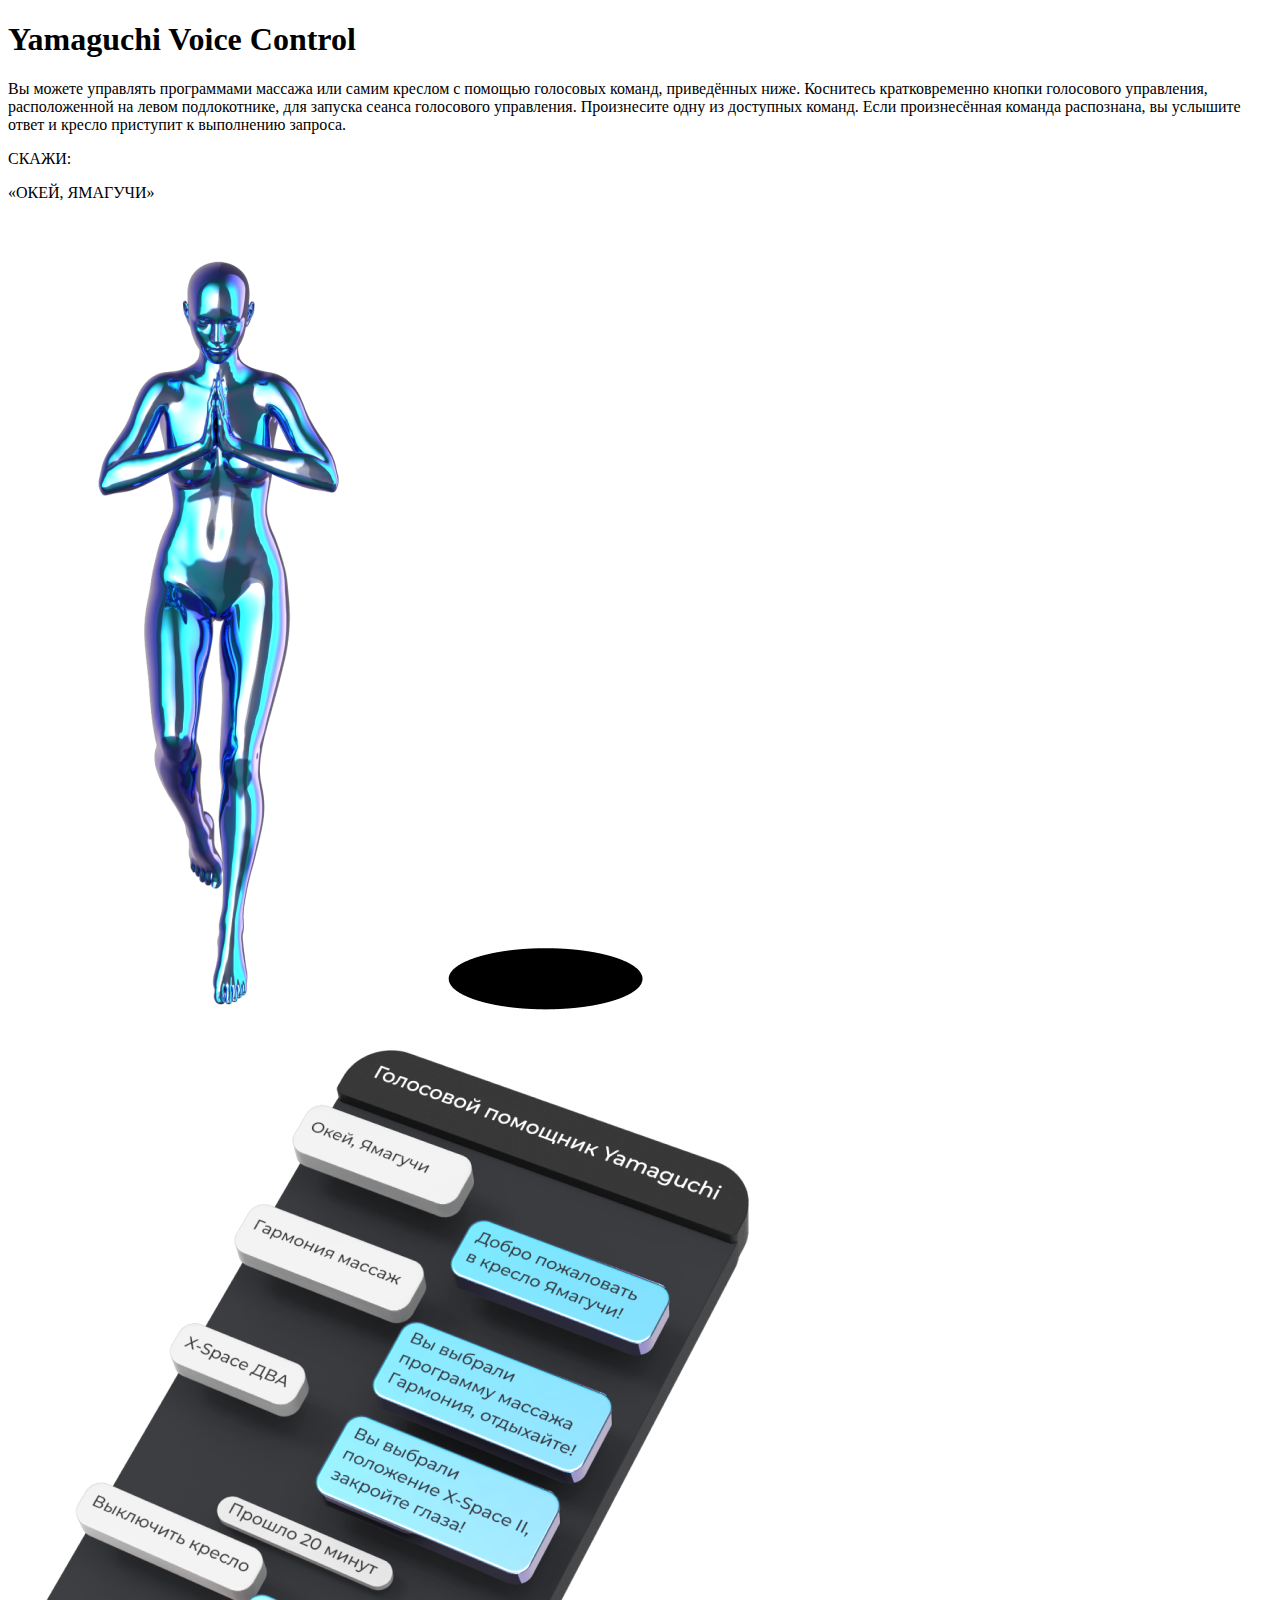
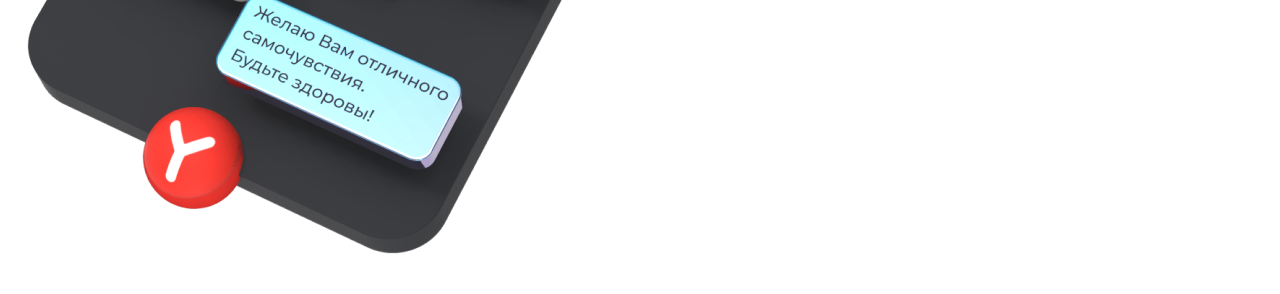
==== task-2/index.html @ df613adc "start" ====
<!DOCTYPE html>
<html lang="en">
  <head>
    <meta charset="UTF-8" />
    <meta http-equiv="X-UA-Compatible" content="IE=edge" />
    <meta name="viewport" content="width=device-width, initial-scale=1.0" />
    <title>Document</title>
  </head>
  <body>
    <main>
      <div class="main__text">
        <h1>Yamaguchi Voice Control</h1>
        <p>
          Вы можете управлять программами массажа или самим креслом с помощью
          голосовых команд, приведённых ниже. Коснитесь кратковременно кнопки
          голосового управления, расположенной на левом подлокотнике,
          для запуска сеанса голосового управления. Произнесите одну
          из доступных команд. Если произнесённая команда распознана,
          вы услышите ответ и кресло приступит к выполнению запроса.
        </p>
        <p>СКАЖИ:</p>
        <p>«ОКЕЙ, ЯМАГУЧИ»</p>
      </div>
      <div class="main__yama">
        <img src="imgs/yama.png" alt="" />
        <img src="imgs/circle.png" alt="" />
      </div>
      <div class="main__chat">
        <img src="imgs/chat.png" alt="" />
      </div>
    </main>
  </body>
</html>
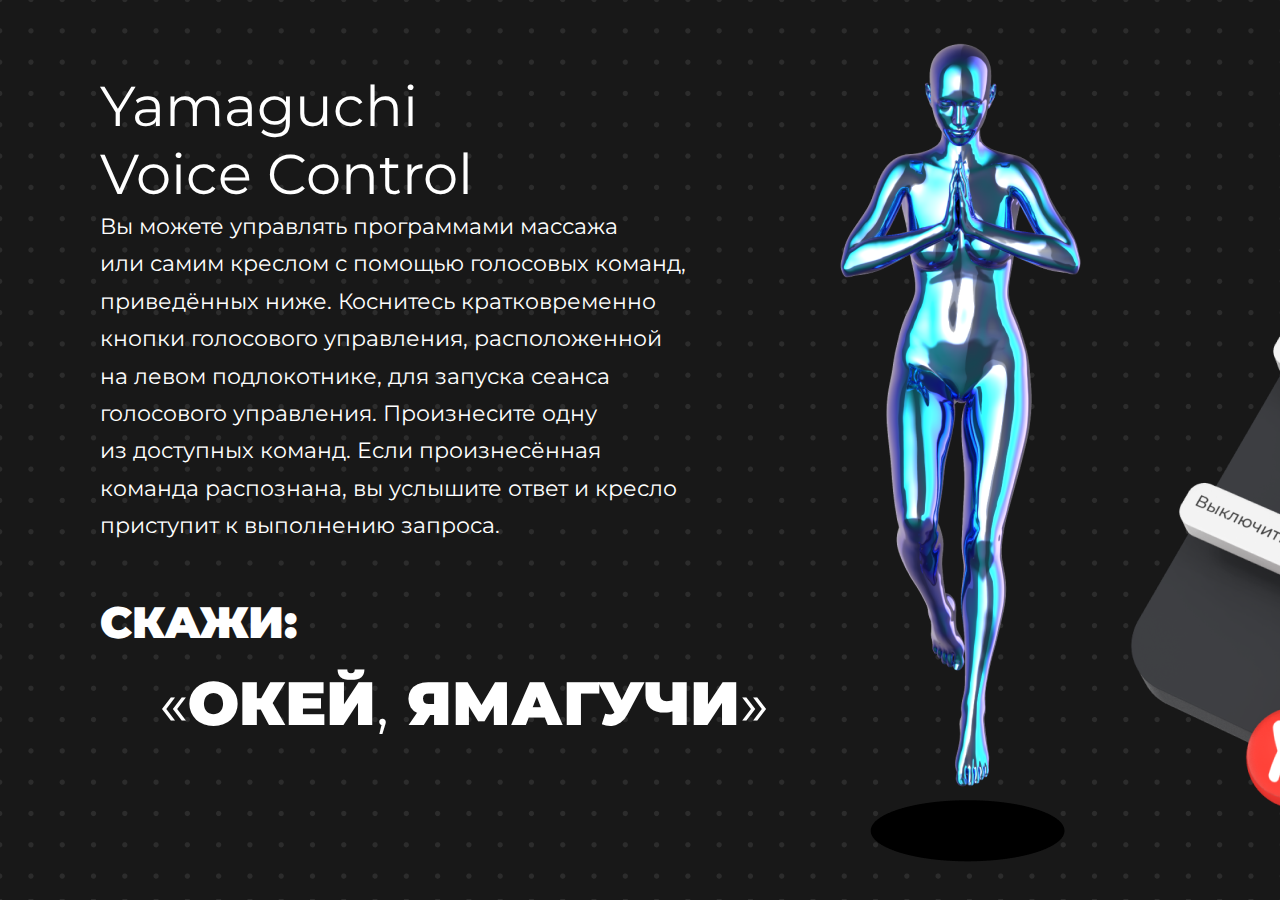
==== commit b604b693: "imges" ====
--- a/task-2/index.html
+++ b/task-2/index.html
@@ -4,30 +4,37 @@
     <meta charset="UTF-8" />
     <meta http-equiv="X-UA-Compatible" content="IE=edge" />
     <meta name="viewport" content="width=device-width, initial-scale=1.0" />
+    <link
+      href="https://fonts.googleapis.com/css2?family=Montserrat:wght@400;900&display=swap"
+      rel="stylesheet"
+    />
+    <link rel="stylesheet" href="style/style.css" />
     <title>Document</title>
   </head>
   <body>
     <main>
       <div class="main__text">
-        <h1>Yamaguchi Voice Control</h1>
-        <p>
-          Вы можете управлять программами массажа или самим креслом с помощью
-          голосовых команд, приведённых ниже. Коснитесь кратковременно кнопки
-          голосового управления, расположенной на левом подлокотнике,
-          для запуска сеанса голосового управления. Произнесите одну
-          из доступных команд. Если произнесённая команда распознана,
-          вы услышите ответ и кресло приступит к выполнению запроса.
+        <h1 class="title">Yamaguchi Voice Control</h1>
+        <div class="container">
+          <p class="text">
+            Вы можете управлять программами массажа или самим креслом с помощью
+            голосовых команд, приведённых ниже. Коснитесь кратковременно кнопки
+            голосового управления, расположенной на левом подлокотнике,
+            для запуска сеанса голосового управления. Произнесите одну
+            из доступных команд. Если произнесённая команда распознана,
+            вы услышите ответ и кресло приступит к выполнению запроса.
+          </p>
+          <p class="subtitle">СКАЖИ:</p>
+        </div>
+        <p class="subtitle">
+          <span>«</span>ОКЕЙ<span>,</span> ЯМАГУЧИ<span>»</span>
         </p>
-        <p>СКАЖИ:</p>
-        <p>«ОКЕЙ, ЯМАГУЧИ»</p>
       </div>
-      <div class="main__yama">
-        <img src="imgs/yama.png" alt="" />
-        <img src="imgs/circle.png" alt="" />
-      </div>
-      <div class="main__chat">
-        <img src="imgs/chat.png" alt="" />
-      </div>
+
+      <img class="img yama" src="imgs/yama.png" alt="" />
+      <img class="img circle" src="imgs/circle.png" alt="" />
+
+      <img class="img chat" src="imgs/chat.png" alt="" />
     </main>
   </body>
 </html>
--- a/task-2/style/style.css
+++ b/task-2/style/style.css
@@ -0,0 +1,67 @@
+* {
+  margin: 0;
+  padding: 0;
+  box-sizing: border-box;
+}
+body {
+  background: url(../imgs/background.png);
+}
+
+main {
+  font-family: "Montserrat";
+  color: #fff;
+}
+
+.container {
+  max-width: 586px;
+  margin-left: 100px;
+}
+
+.title {
+  margin-top: 72px;
+  margin-left: 100px;
+  max-width: 400px;
+  font-weight: 400;
+  font-size: 56px;
+}
+
+.text {
+  font-weight: 400;
+  font-size: 22px;
+  line-height: 170%;
+  margin-bottom: 50px;
+}
+.subtitle:first-of-type {
+  font-weight: 900;
+  font-size: 61px;
+  margin-left: 159px;
+  margin-top: 17px;
+}
+
+span {
+  font-weight: 400;
+}
+.container .subtitle {
+  font-weight: 900;
+  font-size: 44px;
+}
+
+.img {
+  top: 0;
+  left: 0;
+  position: absolute;
+}
+
+.yama {
+  left: 750px;
+}
+
+.circle {
+  top: 800px;
+  left: 870px;
+}
+
+.chat {
+  top: 50px;
+  left: 1130px;
+}
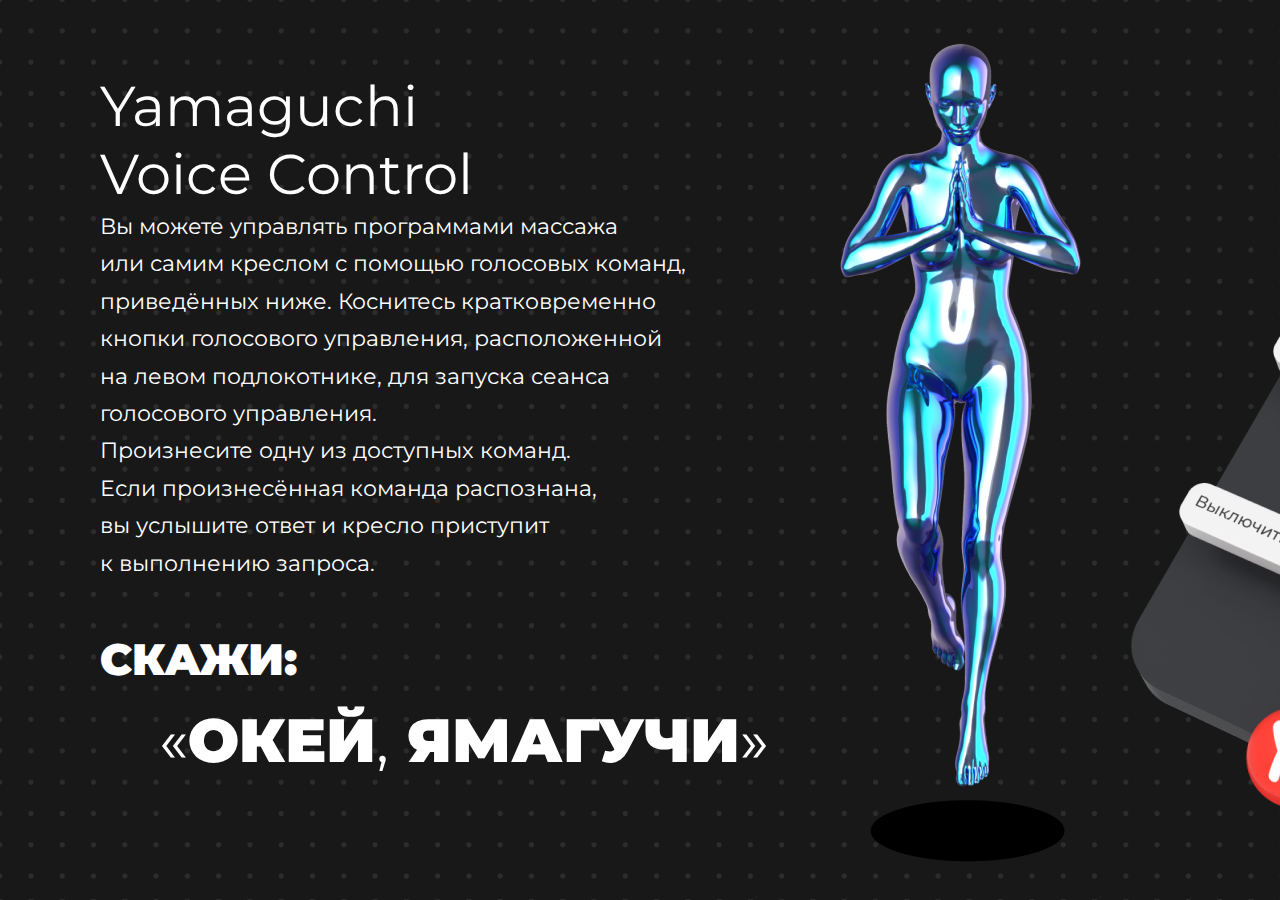
==== commit c5e92cee: "mobile" ====
--- a/task-2/index.html
+++ b/task-2/index.html
@@ -20,10 +20,14 @@
             Вы можете управлять программами массажа или самим креслом с помощью
             голосовых команд, приведённых ниже. Коснитесь кратковременно кнопки
             голосового управления, расположенной на левом подлокотнике,
-            для запуска сеанса голосового управления. Произнесите одну
-            из доступных команд. Если произнесённая команда распознана,
-            вы услышите ответ и кресло приступит к выполнению запроса.
+            для запуска сеанса голосового управления.
           </p>
+          <p class="text">
+            Произнесите одну из доступных команд. Если произнесённая команда
+            распознана, вы услышите ответ и кресло приступит к выполнению
+            запроса.
+          </p>
+
           <p class="subtitle">СКАЖИ:</p>
         </div>
         <p class="subtitle">
--- a/task-2/style/style.css
+++ b/task-2/style/style.css
@@ -29,6 +29,9 @@
   font-weight: 400;
   font-size: 22px;
   line-height: 170%;
+}
+
+.text:nth-of-type(2) {
   margin-bottom: 50px;
 }
 .subtitle:first-of-type {
@@ -41,15 +44,16 @@
 span {
   font-weight: 400;
 }
+
 .container .subtitle {
   font-weight: 900;
   font-size: 44px;
 }
 
 .img {
+  position: absolute;
   top: 0;
   left: 0;
-  position: absolute;
 }
 
 .yama {
@@ -65,3 +69,63 @@
   top: 50px;
   left: 1130px;
 }
+
+@media (max-width: 430px) {
+  body {
+    background: #181818;
+  }
+
+  .container {
+    margin: 0 15px;
+  }
+
+  .title {
+    margin: 17px 0 33px 16px;
+    width: 227px;
+    font-size: 34px;
+    line-height: 40px;
+  }
+
+  .text {
+    font-size: 16px;
+    line-height: 27px;
+  }
+
+  .text:nth-of-type(1) {
+    margin-bottom: 20px;
+  }
+
+  .text:nth-of-type(2) {
+    margin-bottom: 1150px;
+  }
+
+  .yama {
+    width: 330px;
+    left: 0px;
+    top: 550px;
+    z-index: 999;
+  }
+
+  .circle {
+    top: 1120px;
+    left: 65px;
+  }
+
+  .chat {
+    width: 380px;
+    top: 1250px;
+    left: -30px;
+  }
+
+  .container .subtitle {
+    font-weight: 900;
+    font-size: 38px;
+  }
+
+  .subtitle:first-of-type {
+    font-weight: 900;
+    font-size: 49px;
+    margin-left: 10px;
+    margin-top: 10px;
+  }
+}
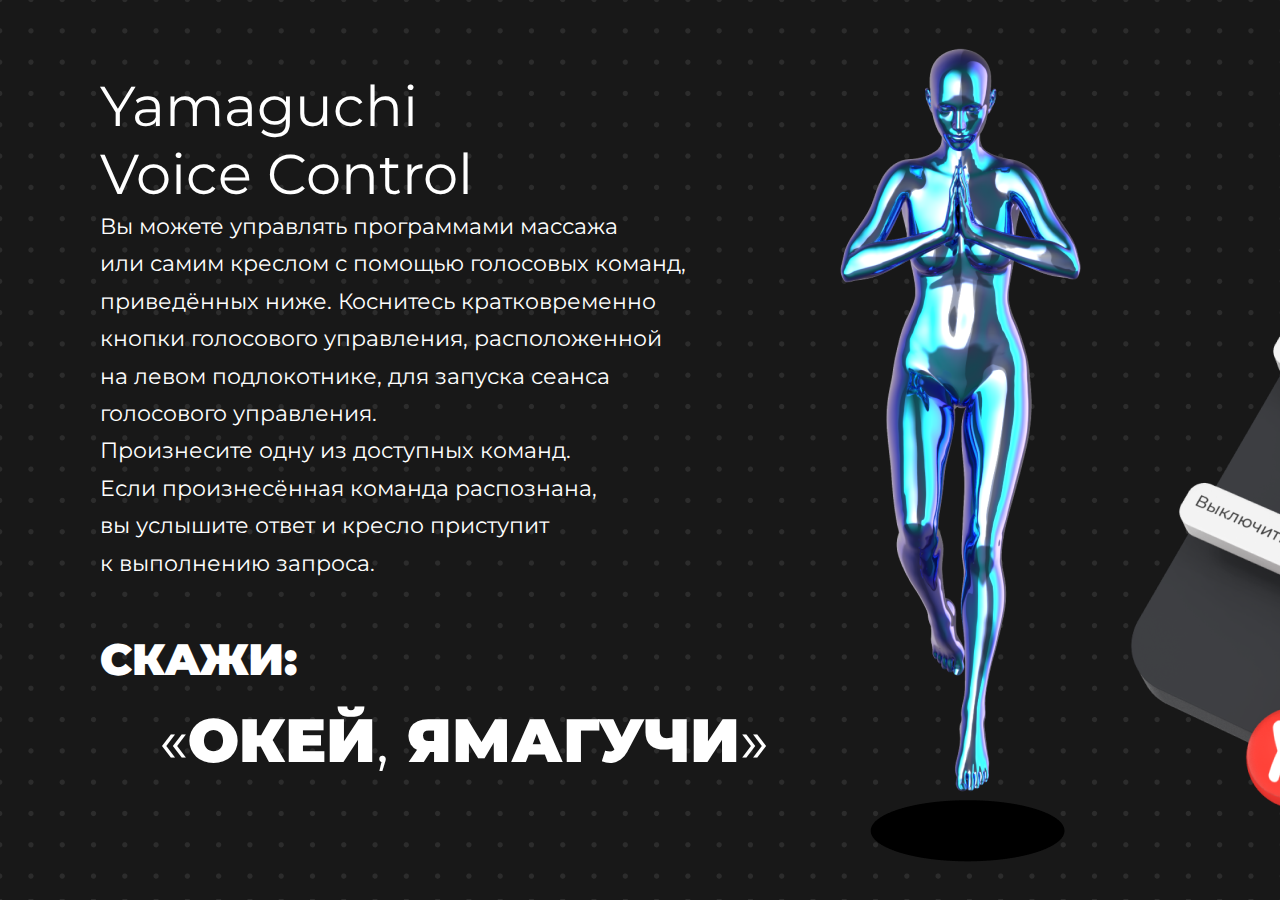
==== commit db290ed8: "yama animation" ====
--- a/task-2/index.html
+++ b/task-2/index.html
@@ -34,11 +34,14 @@
           <span>«</span>ОКЕЙ<span>,</span> ЯМАГУЧИ<span>»</span>
         </p>
       </div>
+      <div class="box" id="box">
+        <img class="img yama" id="yama" src="imgs/yama.png" alt="" />
+      </div>
 
-      <img class="img yama" src="imgs/yama.png" alt="" />
-      <img class="img circle" src="imgs/circle.png" alt="" />
+      <img class="img circle" id="circle" src="imgs/circle.png" alt="" />
 
       <img class="img chat" src="imgs/chat.png" alt="" />
     </main>
   </body>
+  <script src="scripts/main.js"></script>
 </html>
--- a/task-2/style/style.css
+++ b/task-2/style/style.css
@@ -55,9 +55,16 @@
   top: 0;
   left: 0;
 }
-
+.box {
+  position: absolute;
+  width: 600px;
+  height: 100px;
+  top: 700px;
+  left: 750px;
+  overflow: hidden;
+}
 .yama {
-  left: 750px;
+  position: relative;
 }
 
 .circle {
@@ -101,20 +108,26 @@
 
   .yama {
     width: 330px;
-    left: 0px;
-    top: 550px;
+    left: 50%;
+    right: 50%;
+    transform: translate(-50%, -50%);
+    top: 830px;
     z-index: 999;
   }
 
   .circle {
     top: 1120px;
-    left: 65px;
+    left: 50%;
+    right: 50%;
+    transform: translate(-50%, -50%);
   }
 
   .chat {
     width: 380px;
-    top: 1250px;
-    left: -30px;
+    top: 1390px;
+    left: 50%;
+    right: 50%;
+    transform: translate(-50%, -50%);
   }
 
   .container .subtitle {
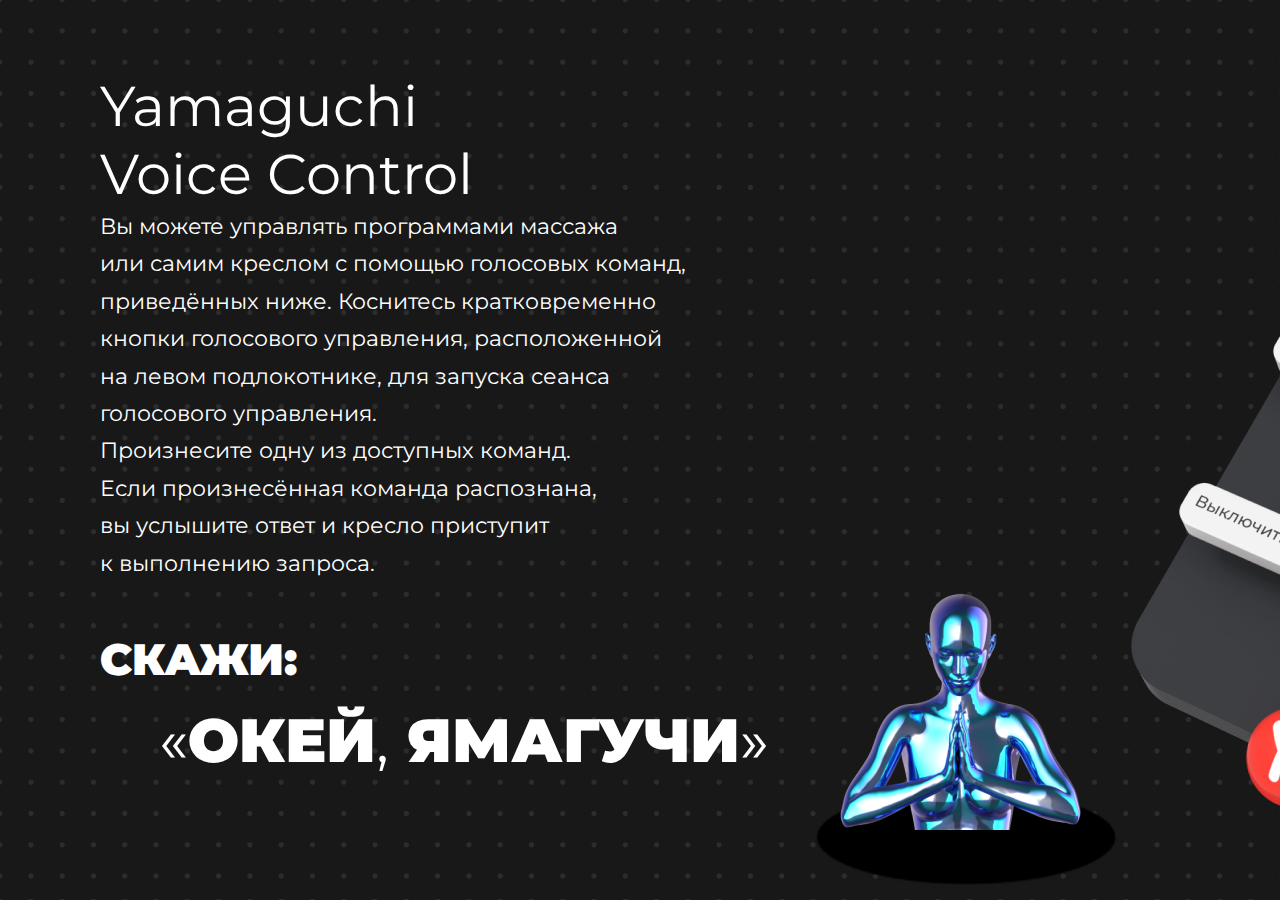
==== commit 2f90e488: "circle animations" ====
--- a/task-2/index.html
+++ b/task-2/index.html
@@ -37,8 +37,9 @@
       <div class="box" id="box">
         <img class="img yama" id="yama" src="imgs/yama.png" alt="" />
       </div>
-
-      <img class="img circle" id="circle" src="imgs/circle.png" alt="" />
+      <div class="circleBox">
+        <img class="img circle" id="circle" src="imgs/circle.png" alt="" />
+      </div>
 
       <img class="img chat" src="imgs/chat.png" alt="" />
     </main>
--- a/task-2/style/style.css
+++ b/task-2/style/style.css
@@ -58,18 +58,45 @@
 .box {
   position: absolute;
   width: 600px;
-  height: 100px;
-  top: 700px;
+  height: 50px;
+  top: 780px;
   left: 750px;
   overflow: hidden;
+  z-index: 9999;
 }
 .yama {
   position: relative;
 }
 
+.circleBox {
+  position: absolute;
+  top: 790px;
+}
+
 .circle {
-  top: 800px;
-  left: 870px;
+  position: relative;
+  /* transform-origin: center center;
+  transform: scale(0.4);
+  transition: transform 1000ms; */
+  animation: scale-up-center 3s cubic-bezier(0.39, 0.575, 0.565, 1) both;
+  width: 300px;
+  left: 816px;
+}
+
+.circle {
+  transform: scale(1);
+}
+
+@keyframes scale-up-center {
+  0% {
+    transform: scale(0.3);
+  }
+  90% {
+    transform: scale(1);
+  }
+  100% {
+    transform: scale(0.9);
+  }
 }
 
 .chat {
@@ -106,20 +133,30 @@
     margin-bottom: 1150px;
   }
 
-  .yama {
-    width: 330px;
+  .box {
+    top: 1125px;
     left: 50%;
     right: 50%;
     transform: translate(-50%, -50%);
-    top: 830px;
-    z-index: 999;
+    z-index: 9999;
+  }
+
+  .yama {
+    left: 135px;
+    width: 330px;
+  }
+
+  .circleBox {
+    top: 330px;
+    left: 50%;
+    right: 50%;
+    transform: translate(-50%, -50%);
   }
 
   .circle {
-    top: 1120px;
-    left: 50%;
-    right: 50%;
-    transform: translate(-50%, -50%);
+    top: 790px;
+    left: -165px;
+    width: 330px;
   }
 
   .chat {
